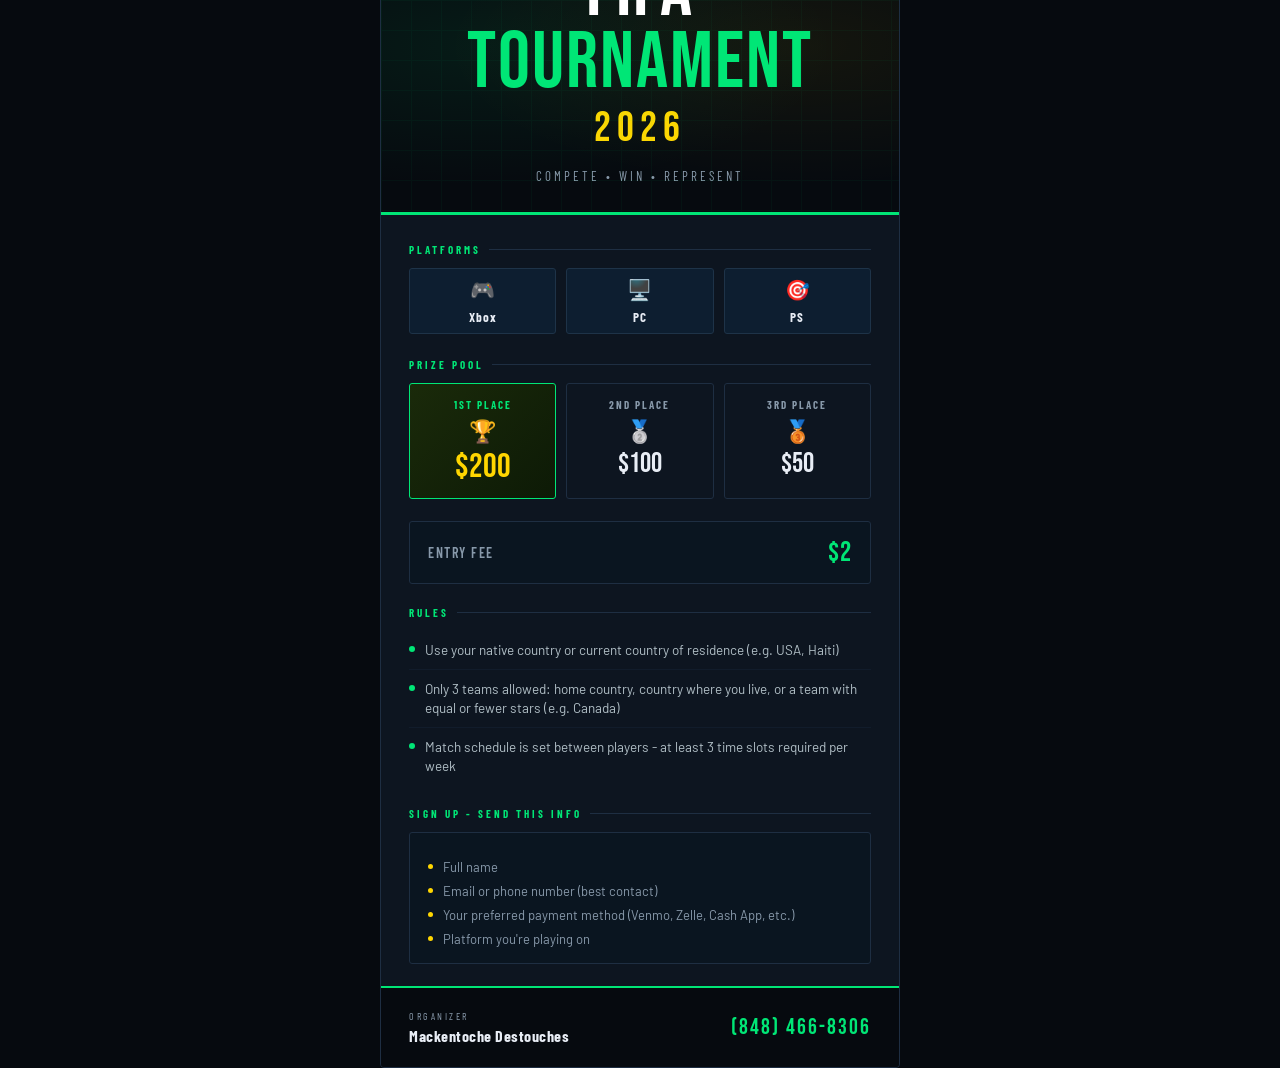
==== fifa_tournament_2026.html @ c4319972 "first commit" ====
<!doctype html>
<html lang="en">
  <head>
    <meta charset="UTF-8" />
    <meta name="viewport" content="width=device-width, initial-scale=1.0" />
    <title>FIFA Tournament 2026</title>
    <link
      href="https://fonts.googleapis.com/css2?family=Bebas+Neue&family=Barlow+Condensed:wght@400;600;700&family=Barlow:wght@300;400;500&display=swap"
      rel="stylesheet"
    />
    <link rel="stylesheet" href="/css/style.css" />
  </head>

  <body>
    <div class="flyer-container">
      <div class="flyer">
        <!-- HEADER -->
        <div class="header">
          <div class="pitch-lines"></div>
          <div class="badge">Online Tournament</div>
          <div class="title">FIFA<br /><span>TOURNAMENT</span></div>
          <div class="year">2026</div>
          <p class="subtitle">Compete &bull; Win &bull; Represent</p>
        </div>

        <!-- BODY -->
        <div class="body">
          <!-- Platforms -->
          <div class="section-label">Platforms</div>
          <div class="platforms">
            <div class="platform-pill">
              <span class="icon">🎮</span>
              <span class="label">Xbox</span>
            </div>
            <div class="platform-pill">
              <span class="icon">🖥️</span>
              <span class="label">PC</span>
            </div>
            <div class="platform-pill">
              <span class="icon">🎯</span>
              <span class="label">PS</span>
            </div>
          </div>

          <!-- Prize Pool -->
          <div class="section-label">Prize Pool</div>
          <div class="prizes">
            <div class="prize-card first">
              <div class="prize-place">1st Place</div>
              <span class="prize-trophy">🏆</span>
              <div class="prize-amount">$200</div>
            </div>
            <div class="prize-card second">
              <div class="prize-place">2nd Place</div>
              <span class="prize-trophy">🥈</span>
              <div class="prize-amount">$100</div>
            </div>
            <div class="prize-card third">
              <div class="prize-place">3rd Place</div>
              <span class="prize-trophy">🥉</span>
              <div class="prize-amount">$50</div>
            </div>
          </div>

          <!-- Entry Fee -->
          <div class="entry-row">
            <span class="entry-label">Entry Fee</span>
            <span class="entry-amount">$2</span>
          </div>

          <!-- Rules -->
          <div class="section-label">Rules</div>
          <div class="rules">
            <div class="rule-item">
              <div class="rule-dot"></div>
              <span
                >Use your native country or current country of residence (e.g.
                USA, Haiti)</span
              >
            </div>
            <div class="rule-item">
              <div class="rule-dot"></div>
              <span
                >Only 3 teams allowed: home country, country where you live, or
                a team with equal or fewer stars (e.g. Canada)</span
              >
            </div>
            <div class="rule-item">
              <div class="rule-dot"></div>
              <span
                >Match schedule is set between players - at least 3 time slots
                required per week</span
              >
            </div>
          </div>

          <!-- Sign Up -->
          <div class="section-label">Sign Up - Send This Info</div>
          <div class="signup">
            <div class="signup-fields">
              <div class="signup-field">
                <div class="dot"></div>
                Full name
              </div>
              <div class="signup-field">
                <div class="dot"></div>
                Email or phone number (best contact)
              </div>
              <div class="signup-field">
                <div class="dot"></div>
                Your preferred payment method (Venmo, Zelle, Cash App, etc.)
              </div>
              <div class="signup-field">
                <div class="dot"></div>
                Platform you're playing on
              </div>
            </div>
          </div>
        </div>

        <!-- FOOTER -->
        <div class="footer">
          <div>
            <div class="organizer-label">Organizer</div>
            <div class="organizer-name">Mackentoche Destouches</div>
          </div>
          <a class="contact-number" href="tel:8484668306">(848) 466-8306</a>
        </div>
      </div>
    </div>
  </body>
</html>
---- css/style.css ----
*,
*::before,
*::after {
  box-sizing: border-box;
  margin: 0;
  padding: 0;
}

:root {
  --green: #00e676;
  --gold: #ffd600;
  --red: #ff1744;
  --dark: #060a0f;
  --mid: #0d1520;
  --card: #111c2b;
  --text: #e8edf5;
  --muted: #8899aa;
}

body {
  background: var(--dark);
  color: var(--text);
  font-family: "Barlow", sans-serif;
  min-height: 100vh;
  display: flex;
  align-items: center;
  justify-content: center;
  padding: 24px;
}

.flyer-container {
  width: 100%;
  height: 100vh;
  display: flex;
  justify-content: center;
  align-items: center;
  margin: 0 auto;
}
.flyer {
  width: 100%;
  max-width: 520px;
  background: var(--mid);
  border: 1px solid #1e2e42;
  border-radius: 4px;
  overflow: hidden;
  position: relative;
  animation: fadeIn 0.6s ease forwards;
}

@keyframes fadeIn {
  from {
    opacity: 0;
    transform: translateY(16px);
  }
  to {
    opacity: 1;
    transform: translateY(0);
  }
}

/* HEADER */
.header {
  background: var(--dark);
  padding: 36px 32px 28px;
  position: relative;
  overflow: hidden;
  text-align: center;
  border-bottom: 3px solid var(--green);
}

.header::before {
  content: "";
  position: absolute;
  inset: 0;
  background:
    radial-gradient(
      ellipse at 20% 50%,
      rgba(0, 230, 118, 0.08) 0%,
      transparent 60%
    ),
    radial-gradient(
      ellipse at 80% 50%,
      rgba(255, 214, 0, 0.06) 0%,
      transparent 60%
    );
  pointer-events: none;
}

.pitch-lines {
  position: absolute;
  inset: 0;
  opacity: 0.04;
  background-image:
    linear-gradient(90deg, var(--green) 1px, transparent 1px),
    linear-gradient(0deg, var(--green) 1px, transparent 1px);
  background-size: 30px 30px;
}

.badge {
  display: inline-block;
  background: var(--green);
  color: var(--dark);
  font-family: "Barlow Condensed", sans-serif;
  font-weight: 700;
  font-size: 11px;
  letter-spacing: 2.5px;
  text-transform: uppercase;
  padding: 4px 12px;
  border-radius: 2px;
  margin-bottom: 16px;
}

.title {
  font-family: "Bebas Neue", sans-serif;
  font-size: clamp(52px, 14vw, 80px);
  line-height: 0.9;
  letter-spacing: 2px;
  color: #fff;
  position: relative;
}

.title span {
  color: var(--green);
}

.year {
  font-family: "Bebas Neue", sans-serif;
  font-size: clamp(28px, 7vw, 42px);
  color: var(--gold);
  letter-spacing: 6px;
  display: block;
  margin-top: 4px;
}

.subtitle {
  font-family: "Barlow Condensed", sans-serif;
  font-weight: 400;
  font-size: 13px;
  letter-spacing: 3px;
  text-transform: uppercase;
  color: var(--muted);
  margin-top: 14px;
}

/* BODY */
.body {
  padding: 28px 28px 0;
}

/* Platform row */
.platforms {
  display: flex;
  gap: 10px;
  justify-content: center;
  margin-bottom: 24px;
}

.platform-pill {
  background: #0d1e30;
  border: 1px solid #1e3348;
  border-radius: 3px;
  padding: 8px 14px;
  text-align: center;
  flex: 1;
}

.platform-pill .icon {
  font-size: 20px;
  display: block;
  margin-bottom: 4px;
}

.platform-pill .label {
  font-family: "Barlow Condensed", sans-serif;
  font-weight: 700;
  font-size: 13px;
  letter-spacing: 1px;
  color: var(--text);
}
.platform-pill:hover {
  border: 1px solid var(--green);
  cursor: pointer;
}

.platform-pill:hover .label {
  color: var(--gold);
}
/* Prize block */
.section-label {
  font-family: "Barlow Condensed", sans-serif;
  font-weight: 700;
  font-size: 11px;
  letter-spacing: 3px;
  text-transform: uppercase;
  color: var(--green);
  margin-bottom: 12px;
  display: flex;
  align-items: center;
  gap: 8px;
}

.section-label::after {
  content: "";
  flex: 1;
  height: 1px;
  background: #1e2e42;
}

.prizes {
  display: flex;
  gap: 10px;
  margin-bottom: 22px;
}

.prize-card {
  flex: 1;
  border-radius: 3px;
  padding: 14px 10px;
  text-align: center;
  position: relative;
  overflow: hidden;
}

.prize-card.first {
  background: linear-gradient(135deg, #1a2a0a 0%, #0d1a06 100%);
  border: 1px solid var(--green);
}

.prize-card.second {
  background: #0d1520;
  border: 1px solid #1e2e42;
}

.prize-card.third {
  background: #0d1520;
  border: 1px solid #1e2e42;
}

.prize-place {
  font-family: "Barlow Condensed", sans-serif;
  font-weight: 700;
  font-size: 11px;
  letter-spacing: 2px;
  text-transform: uppercase;
  color: var(--muted);
  margin-bottom: 6px;
}

.prize-card.first .prize-place {
  color: var(--green);
}

.prize-trophy {
  font-size: 22px;
  display: block;
  margin-bottom: 6px;
}

.prize-amount {
  font-family: "Bebas Neue", sans-serif;
  font-size: 34px;
  line-height: 1;
  color: var(--gold);
  transition: color 0.2s ease;
}

.prize-card.second .prize-amount,
.prize-card.third .prize-amount {
  font-size: 28px;
  color: var(--text);
  transition: color 0.2s ease;
}

.prize-card {
  transition:
    background 0.2s ease,
    border-color 0.2s ease;
}

.prize-card:hover {
  cursor: pointer;
  background: linear-gradient(135deg, #1a2a0a 0%, #0d1a06 100%);
  border: 1px solid var(--green);
}

.prize-card:hover .prize-amount {
  color: var(--gold);
}

/* Entry fee */
.entry-row {
  display: flex;
  align-items: center;
  justify-content: space-between;
  background: #0a1520;
  border: 1px solid #1e2e42;
  border-radius: 3px;
  padding: 14px 18px;
  margin-bottom: 22px;
}

.entry-label {
  font-family: "Barlow Condensed", sans-serif;
  font-weight: 600;
  font-size: 14px;
  letter-spacing: 1.5px;
  text-transform: uppercase;
  color: var(--muted);
}

.entry-amount {
  font-family: "Bebas Neue", sans-serif;
  font-size: 28px;
  color: var(--green);
  letter-spacing: 1px;
}

/* Rules */
.rules {
  margin-bottom: 22px;
}

.rule-item {
  display: flex;
  align-items: flex-start;
  gap: 10px;
  padding: 9px 0;
  border-bottom: 1px solid #111c2b;
  font-size: 13.5px;
  color: #b0bec5;
  line-height: 1.45;
}

.rule-item:last-child {
  border-bottom: none;
}

.rule-dot {
  width: 6px;
  height: 6px;
  background: var(--green);
  border-radius: 50%;
  margin-top: 6px;
  flex-shrink: 0;
}

/* Signup */
.signup {
  background: #0a1520;
  border: 1px solid #1e2e42;
  border-radius: 3px;
  padding: 16px 18px;
  margin-bottom: 22px;
}

.signup-fields {
  display: flex;
  flex-direction: column;
  gap: 8px;
  margin-top: 10px;
}

.signup-field {
  display: flex;
  align-items: center;
  gap: 10px;
  font-size: 13px;
  color: var(--muted);
}

.signup-field .dot {
  width: 5px;
  height: 5px;
  background: var(--gold);
  border-radius: 50%;
  flex-shrink: 0;
}

/* Footer / Contact */
.footer {
  background: var(--dark);
  border-top: 2px solid var(--green);
  padding: 22px 28px;
  display: flex;
  align-items: center;
  justify-content: space-between;
  gap: 12px;
}

.organizer-label {
  font-family: "Barlow Condensed", sans-serif;
  font-size: 10px;
  letter-spacing: 2.5px;
  text-transform: uppercase;
  color: var(--muted);
  margin-bottom: 4px;
}

.organizer-name {
  font-family: "Barlow Condensed", sans-serif;
  font-weight: 700;
  font-size: 16px;
  letter-spacing: 0.5px;
  color: var(--text);
}

.contact-number {
  font-family: "Bebas Neue", sans-serif;
  font-size: 22px;
  color: var(--green);
  letter-spacing: 2px;
  text-decoration: none;
}

.contact-number:hover {
  color: var(--gold);
}

@media print {
  body {
    background: white;
    padding: 0;
  }
  .flyer {
    max-width: 100%;
    box-shadow: none;
  }
}
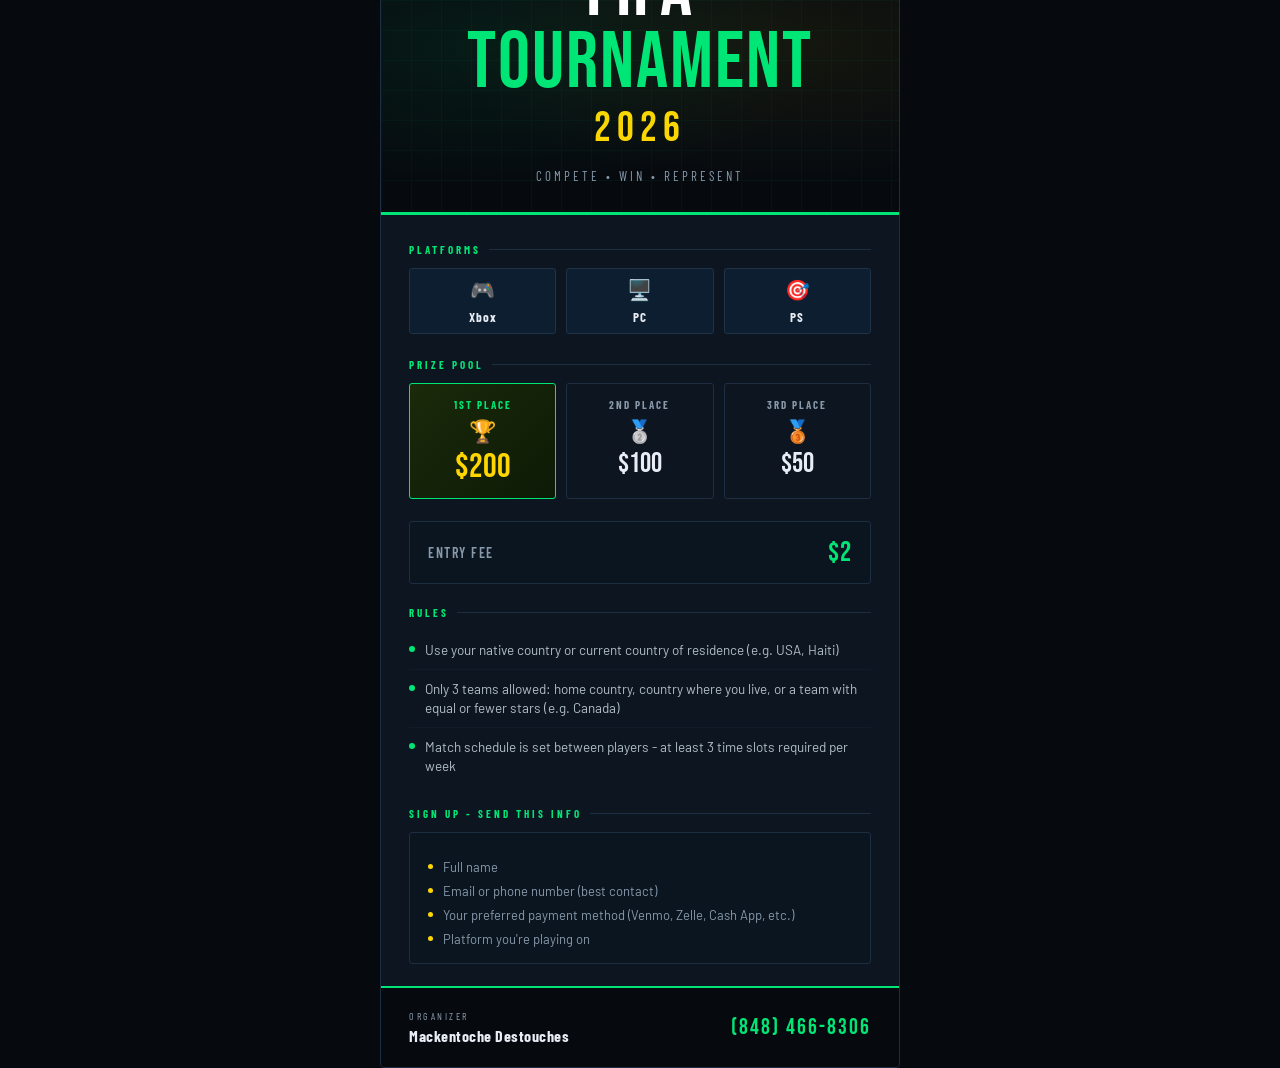
==== commit 4ddf7c43: "Ft2026" ====
--- a/fifa_tournament_2026.html
+++ b/fifa_tournament_2026.html
@@ -8,7 +8,7 @@
       href="https://fonts.googleapis.com/css2?family=Bebas+Neue&family=Barlow+Condensed:wght@400;600;700&family=Barlow:wght@300;400;500&display=swap"
       rel="stylesheet"
     />
-    <link rel="stylesheet" href="/css/style.css" />
+    <link rel="stylesheet" href="/css/fifa_tournament_2026.css" />
   </head>
 
   <body>
--- a/css/fifa_tournament_2026.css
+++ b/css/fifa_tournament_2026.css
@@ -0,0 +1,428 @@
+*,
+*::before,
+*::after {
+  box-sizing: border-box;
+  margin: 0;
+  padding: 0;
+}
+
+:root {
+  --green: #00e676;
+  --gold: #ffd600;
+  --red: #ff1744;
+  --dark: #060a0f;
+  --mid: #0d1520;
+  --card: #111c2b;
+  --text: #e8edf5;
+  --muted: #8899aa;
+}
+
+body {
+  background: var(--dark);
+  color: var(--text);
+  font-family: "Barlow", sans-serif;
+  min-height: 100vh;
+  display: flex;
+  align-items: center;
+  justify-content: center;
+  padding: 24px;
+}
+
+.flyer-container {
+  width: 100%;
+  height: 100vh;
+  display: flex;
+  justify-content: center;
+  align-items: center;
+  margin: 0 auto;
+}
+.flyer {
+  width: 100%;
+  max-width: 520px;
+  background: var(--mid);
+  border: 1px solid #1e2e42;
+  border-radius: 4px;
+  overflow: hidden;
+  position: relative;
+  animation: fadeIn 0.6s ease forwards;
+}
+
+@keyframes fadeIn {
+  from {
+    opacity: 0;
+    transform: translateY(16px);
+  }
+  to {
+    opacity: 1;
+    transform: translateY(0);
+  }
+}
+
+/* HEADER */
+.header {
+  background: var(--dark);
+  padding: 36px 32px 28px;
+  position: relative;
+  overflow: hidden;
+  text-align: center;
+  border-bottom: 3px solid var(--green);
+}
+
+.header::before {
+  content: "";
+  position: absolute;
+  inset: 0;
+  background:
+    radial-gradient(
+      ellipse at 20% 50%,
+      rgba(0, 230, 118, 0.08) 0%,
+      transparent 60%
+    ),
+    radial-gradient(
+      ellipse at 80% 50%,
+      rgba(255, 214, 0, 0.06) 0%,
+      transparent 60%
+    );
+  pointer-events: none;
+}
+
+.pitch-lines {
+  position: absolute;
+  inset: 0;
+  opacity: 0.04;
+  background-image:
+    linear-gradient(90deg, var(--green) 1px, transparent 1px),
+    linear-gradient(0deg, var(--green) 1px, transparent 1px);
+  background-size: 30px 30px;
+}
+
+.badge {
+  display: inline-block;
+  background: var(--green);
+  color: var(--dark);
+  font-family: "Barlow Condensed", sans-serif;
+  font-weight: 700;
+  font-size: 11px;
+  letter-spacing: 2.5px;
+  text-transform: uppercase;
+  padding: 4px 12px;
+  border-radius: 2px;
+  margin-bottom: 16px;
+}
+
+.title {
+  font-family: "Bebas Neue", sans-serif;
+  font-size: clamp(52px, 14vw, 80px);
+  line-height: 0.9;
+  letter-spacing: 2px;
+  color: #fff;
+  position: relative;
+}
+
+.title span {
+  color: var(--green);
+}
+
+.year {
+  font-family: "Bebas Neue", sans-serif;
+  font-size: clamp(28px, 7vw, 42px);
+  color: var(--gold);
+  letter-spacing: 6px;
+  display: block;
+  margin-top: 4px;
+}
+
+.subtitle {
+  font-family: "Barlow Condensed", sans-serif;
+  font-weight: 400;
+  font-size: 13px;
+  letter-spacing: 3px;
+  text-transform: uppercase;
+  color: var(--muted);
+  margin-top: 14px;
+}
+
+/* BODY */
+.body {
+  padding: 28px 28px 0;
+}
+
+/* Platform row */
+.platforms {
+  display: flex;
+  gap: 10px;
+  justify-content: center;
+  margin-bottom: 24px;
+}
+
+.platform-pill {
+  background: #0d1e30;
+  border: 1px solid #1e3348;
+  border-radius: 3px;
+  padding: 8px 14px;
+  text-align: center;
+  flex: 1;
+}
+
+.platform-pill .icon {
+  font-size: 20px;
+  display: block;
+  margin-bottom: 4px;
+}
+
+.platform-pill .label {
+  font-family: "Barlow Condensed", sans-serif;
+  font-weight: 700;
+  font-size: 13px;
+  letter-spacing: 1px;
+  color: var(--text);
+}
+.platform-pill:hover {
+  border: 1px solid var(--green);
+  cursor: pointer;
+}
+
+.platform-pill:hover .label {
+  color: var(--gold);
+}
+/* Prize block */
+.section-label {
+  font-family: "Barlow Condensed", sans-serif;
+  font-weight: 700;
+  font-size: 11px;
+  letter-spacing: 3px;
+  text-transform: uppercase;
+  color: var(--green);
+  margin-bottom: 12px;
+  display: flex;
+  align-items: center;
+  gap: 8px;
+}
+
+.section-label::after {
+  content: "";
+  flex: 1;
+  height: 1px;
+  background: #1e2e42;
+}
+
+.prizes {
+  display: flex;
+  gap: 10px;
+  margin-bottom: 22px;
+}
+
+.prize-card {
+  flex: 1;
+  border-radius: 3px;
+  padding: 14px 10px;
+  text-align: center;
+  position: relative;
+  overflow: hidden;
+}
+
+.prize-card.first {
+  background: linear-gradient(135deg, #1a2a0a 0%, #0d1a06 100%);
+  border: 1px solid var(--green);
+}
+
+.prize-card.second {
+  background: #0d1520;
+  border: 1px solid #1e2e42;
+}
+
+.prize-card.third {
+  background: #0d1520;
+  border: 1px solid #1e2e42;
+}
+
+.prize-place {
+  font-family: "Barlow Condensed", sans-serif;
+  font-weight: 700;
+  font-size: 11px;
+  letter-spacing: 2px;
+  text-transform: uppercase;
+  color: var(--muted);
+  margin-bottom: 6px;
+}
+
+.prize-card.first .prize-place {
+  color: var(--green);
+}
+
+.prize-trophy {
+  font-size: 22px;
+  display: block;
+  margin-bottom: 6px;
+}
+
+.prize-amount {
+  font-family: "Bebas Neue", sans-serif;
+  font-size: 34px;
+  line-height: 1;
+  color: var(--gold);
+  transition: color 0.2s ease;
+}
+
+.prize-card.second .prize-amount,
+.prize-card.third .prize-amount {
+  font-size: 28px;
+  color: var(--text);
+  transition: color 0.2s ease;
+}
+
+.prize-card {
+  transition:
+    background 0.2s ease,
+    border-color 0.2s ease;
+}
+
+.prize-card:hover {
+  cursor: pointer;
+  background: linear-gradient(135deg, #1a2a0a 0%, #0d1a06 100%);
+  border: 1px solid var(--green);
+}
+
+.prize-card:hover .prize-amount {
+  color: var(--gold);
+}
+
+/* Entry fee */
+.entry-row {
+  display: flex;
+  align-items: center;
+  justify-content: space-between;
+  background: #0a1520;
+  border: 1px solid #1e2e42;
+  border-radius: 3px;
+  padding: 14px 18px;
+  margin-bottom: 22px;
+}
+
+.entry-label {
+  font-family: "Barlow Condensed", sans-serif;
+  font-weight: 600;
+  font-size: 14px;
+  letter-spacing: 1.5px;
+  text-transform: uppercase;
+  color: var(--muted);
+}
+
+.entry-amount {
+  font-family: "Bebas Neue", sans-serif;
+  font-size: 28px;
+  color: var(--green);
+  letter-spacing: 1px;
+}
+
+/* Rules */
+.rules {
+  margin-bottom: 22px;
+}
+
+.rule-item {
+  display: flex;
+  align-items: flex-start;
+  gap: 10px;
+  padding: 9px 0;
+  border-bottom: 1px solid #111c2b;
+  font-size: 13.5px;
+  color: #b0bec5;
+  line-height: 1.45;
+}
+
+.rule-item:last-child {
+  border-bottom: none;
+}
+
+.rule-dot {
+  width: 6px;
+  height: 6px;
+  background: var(--green);
+  border-radius: 50%;
+  margin-top: 6px;
+  flex-shrink: 0;
+}
+
+/* Signup */
+.signup {
+  background: #0a1520;
+  border: 1px solid #1e2e42;
+  border-radius: 3px;
+  padding: 16px 18px;
+  margin-bottom: 22px;
+}
+
+.signup-fields {
+  display: flex;
+  flex-direction: column;
+  gap: 8px;
+  margin-top: 10px;
+}
+
+.signup-field {
+  display: flex;
+  align-items: center;
+  gap: 10px;
+  font-size: 13px;
+  color: var(--muted);
+}
+
+.signup-field .dot {
+  width: 5px;
+  height: 5px;
+  background: var(--gold);
+  border-radius: 50%;
+  flex-shrink: 0;
+}
+
+/* Footer / Contact */
+.footer {
+  background: var(--dark);
+  border-top: 2px solid var(--green);
+  padding: 22px 28px;
+  display: flex;
+  align-items: center;
+  justify-content: space-between;
+  gap: 12px;
+}
+
+.organizer-label {
+  font-family: "Barlow Condensed", sans-serif;
+  font-size: 10px;
+  letter-spacing: 2.5px;
+  text-transform: uppercase;
+  color: var(--muted);
+  margin-bottom: 4px;
+}
+
+.organizer-name {
+  font-family: "Barlow Condensed", sans-serif;
+  font-weight: 700;
+  font-size: 16px;
+  letter-spacing: 0.5px;
+  color: var(--text);
+}
+
+.contact-number {
+  font-family: "Bebas Neue", sans-serif;
+  font-size: 22px;
+  color: var(--green);
+  letter-spacing: 2px;
+  text-decoration: none;
+}
+
+.contact-number:hover {
+  color: var(--gold);
+}
+
+@media print {
+  body {
+    background: white;
+    padding: 0;
+  }
+  .flyer {
+    max-width: 100%;
+    box-shadow: none;
+  }
+}
